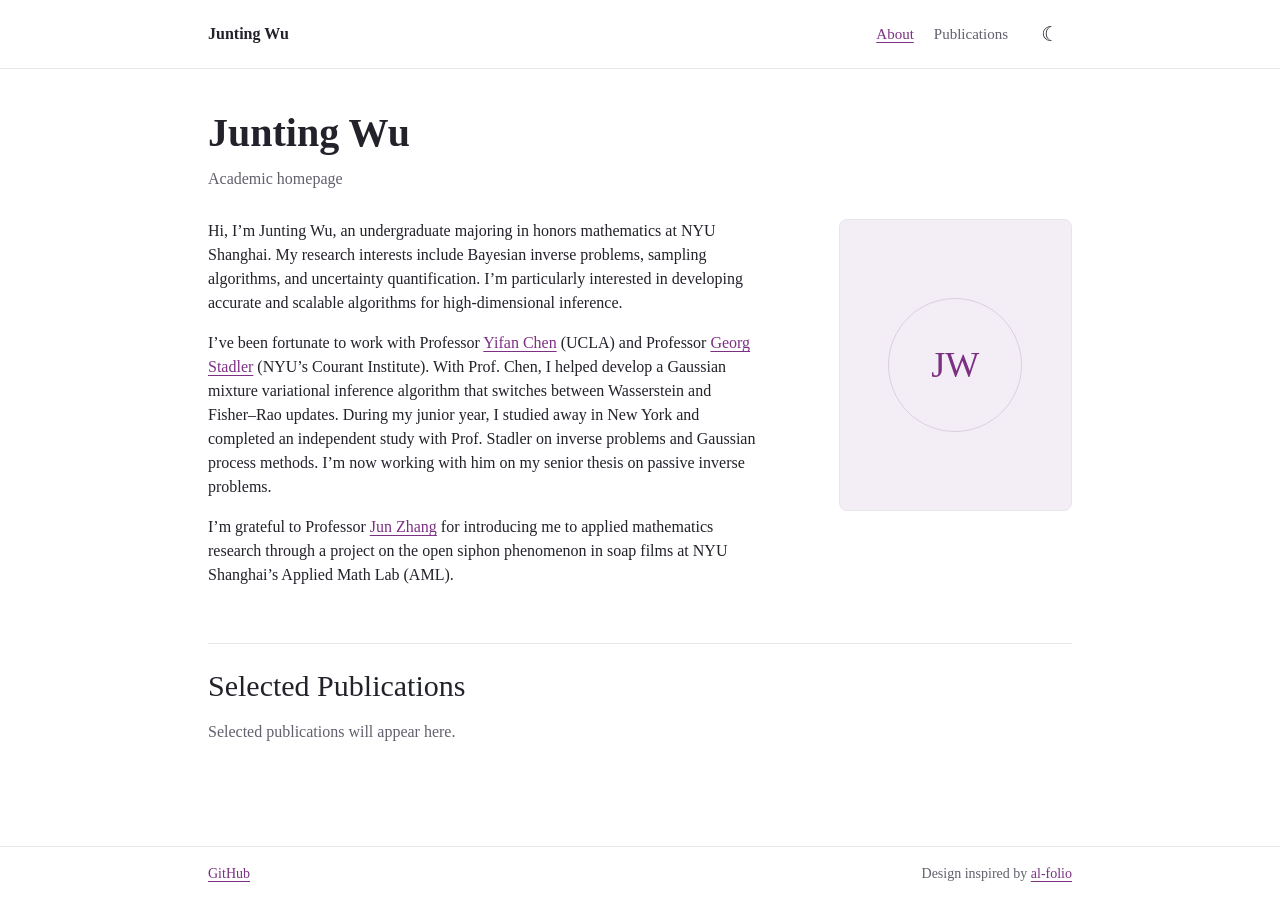
==== index.html @ 6f1ee01c "Reduce space above the homepage title" ====
<!doctype html>
<html lang="en">
<head>
  <meta charset="utf-8">
  <meta name="viewport" content="width=device-width, initial-scale=1">
  <meta name="color-scheme" content="light dark">
  <meta name="description" content="Academic homepage of Junting Wu.">
  <title>Junting Wu · Academic Homepage</title>
  <link rel="stylesheet" href="assets/styles.css">
  <script src="assets/theme.js"></script>
</head>
<body>
  <a class="skip-link" href="#main">Skip to content</a>
  <header class="site-header">
    <div class="container header-inner">
      <a class="site-name" href="./">Junting Wu</a>
      <nav class="site-nav" aria-label="Main navigation">
        <a href="./" aria-current="page">About</a>
        <a href="publications/">Publications</a>
        <button class="theme-toggle" type="button" aria-label="Dark mode" aria-pressed="false" hidden>
          <span aria-hidden="true" class="moon">☾</span>
          <span aria-hidden="true" class="sun">☀</span>
        </button>
      </nav>
    </div>
  </header>

  <main id="main" class="container home-main">
    <section class="intro" aria-labelledby="name">
      <header class="intro-heading">
        <h1 id="name">Junting Wu</h1>
        <p class="subtitle">Academic homepage</p>
      </header>

      <div class="bio">
        <p>
          Hi, I’m Junting Wu, an undergraduate majoring in honors mathematics at NYU Shanghai.
          My research interests include Bayesian inverse problems, sampling algorithms, and uncertainty quantification.
          I’m particularly interested in developing accurate and scalable algorithms for high-dimensional inference.
        </p>
        <p>
          I’ve been fortunate to work with Professor <a href="https://yifanc96.github.io/">Yifan Chen</a> (UCLA)
          and Professor <a href="https://math.nyu.edu/~stadler/">Georg Stadler</a> (NYU’s Courant Institute).
          With Prof. Chen, I helped develop a Gaussian mixture variational inference algorithm that switches between
          Wasserstein and Fisher–Rao updates. During my junior year, I studied away in New York and completed an
          independent study with Prof. Stadler on inverse problems and Gaussian process methods. I’m now working with
          him on my senior thesis on passive inverse problems.
        </p>
        <p>
          I’m grateful to Professor <a href="https://physics.nyu.edu/jz11/">Jun Zhang</a> for introducing me to
          applied mathematics research through a project on the open siphon phenomenon in soap films at NYU Shanghai’s
          Applied Math Lab (AML).
        </p>
      </div>

      <div class="profile-placeholder" aria-hidden="true">
        <span>JW</span>
      </div>
    </section>

    <section class="selected-publications" aria-labelledby="selected-publications-heading">
      <h2 id="selected-publications-heading">Selected Publications</h2>
      <p class="empty-state">Selected publications will appear here.</p>
    </section>
  </main>

  <footer class="site-footer">
    <div class="container footer-inner">
      <a href="https://github.com/Jonathanjtt">GitHub</a>
      <span>Design inspired by <a href="https://github.com/alshedivat/al-folio">al-folio</a></span>
    </div>
  </footer>
</body>
</html>
---- assets/styles.css ----
:root {
  color-scheme: light dark;
  --background: light-dark(#ffffff, #18171d);
  --text: light-dark(#23212a, #f1eef5);
  --muted: light-dark(#62606d, #b9b3c3);
  --border: light-dark(#e7e4ec, #3b3744);
  --accent: light-dark(#7c3083, #e6a6ef);
  --portrait: light-dark(#f3eef5, #292333);
  --portrait-line: light-dark(#dbcfdf, #50415c);
  font-family: Georgia, "Times New Roman", serif;
  background: var(--background);
  color: var(--text);
}

:root[data-theme="light"] { color-scheme: light; }
:root[data-theme="dark"] { color-scheme: dark; }

*, *::before, *::after { box-sizing: border-box; }

body {
  display: flex;
  flex-direction: column;
  margin: 0;
  min-height: 100vh;
  line-height: 1.5;
}

p { margin: 0 0 1rem; }

a {
  color: var(--accent);
  text-underline-offset: 0.2em;
}

:focus-visible {
  outline: 2px solid var(--accent);
  outline-offset: 4px;
}

.skip-link {
  position: absolute;
  top: 0.5rem;
  left: 1rem;
  z-index: 1;
  padding: 0.5rem 0.75rem;
  background: var(--background);
  transform: translateY(-150%);
}

.skip-link:focus { transform: translateY(0); }

.container {
  width: min(54rem, calc(100% - 3rem));
  margin-inline: auto;
}

.site-header { border-bottom: 1px solid var(--border); }

.header-inner,
.site-nav,
.footer-inner {
  display: flex;
  align-items: center;
  flex-wrap: wrap;
}

.header-inner {
  justify-content: space-between;
  gap: 0.5rem 1rem;
  padding-block: 0.75rem;
}

.site-name {
  color: var(--text);
  font-weight: 600;
  text-decoration: none;
}

.site-nav { gap: 0.25rem 1.25rem; }

.site-nav a {
  color: var(--muted);
  font-size: 0.9375rem;
  text-decoration: none;
}

.site-nav a:hover,
.site-nav a[aria-current] {
  color: var(--accent);
  text-decoration: underline;
}

.theme-toggle {
  display: grid;
  place-items: center;
  min-width: 2.75rem;
  min-height: 2.75rem;
  border: 1px solid transparent;
  border-radius: 50%;
  background: transparent;
  color: var(--text);
  font: 1.25rem/1 system-ui, sans-serif;
  cursor: pointer;
}

.theme-toggle[hidden],
.theme-toggle .sun,
.theme-toggle[aria-pressed="true"] .moon { display: none; }

.theme-toggle[aria-pressed="true"] .sun { display: block; }
.theme-toggle:hover { border-color: var(--border); }

main {
  flex: 1;
  padding-block: clamp(3rem, 8vw, 5rem) 5rem;
}

.home-main { padding-block-start: clamp(1.5rem, 4vw, 2.5rem); }

h1,
h2 {
  margin: 0;
  line-height: 1.2;
}

h1 {
  font-size: clamp(2rem, 5vw, 2.5rem);
  font-weight: 700;
}

h2 {
  font-size: clamp(1.5rem, 4vw, 1.875rem);
  font-weight: 400;
}

.subtitle {
  margin: 0.65rem 0 0;
  color: var(--muted);
}

.intro {
  display: grid;
  grid-template-columns: minmax(0, 1fr) minmax(10rem, 27%);
  align-items: start;
  column-gap: clamp(2rem, 6vw, 5rem);
}

.intro-heading { grid-column: 1 / -1; }
.bio { margin-top: 1.75rem; }

.profile-placeholder,
.profile-photo {
  margin-top: 1.75rem;
  width: 100%;
  border: 1px solid var(--border);
  border-radius: 0.5rem;
}

.profile-placeholder {
  display: grid;
  place-items: center;
  aspect-ratio: 4 / 5;
  background: var(--portrait);
}

.profile-placeholder span {
  display: grid;
  place-items: center;
  width: 58%;
  aspect-ratio: 1;
  border: 1px solid var(--portrait-line);
  border-radius: 50%;
  color: var(--accent);
  font: 2.25rem/1 Georgia, serif;
}

.profile-photo { display: block; }

.selected-publications {
  margin-top: 2.5rem;
  padding-top: 1.5rem;
  border-top: 1px solid var(--border);
}

.empty-state { margin-top: 1rem; color: var(--muted); }

.publication-list {
  margin: 1rem 0 0;
  padding: 0;
  list-style: none;
}

.publication-meta { color: var(--muted); }

.publication-list li {
  padding-block: 1.25rem;
  border-bottom: 1px solid var(--border);
}

.publication-list :is(h2, h3) {
  margin: 0 0 0.35rem;
  font: inherit;
  font-weight: 600;
}

.publication-list p { margin-bottom: 0.35rem; }

.site-footer {
  border-top: 1px solid var(--border);
  color: var(--muted);
  font-size: 0.875rem;
}

.footer-inner {
  justify-content: space-between;
  gap: 0.4rem 1.25rem;
  padding-block: 1rem;
}

@media (max-width: 37rem) {
  .container { width: calc(100% - 2rem); }
  .intro { grid-template-columns: 1fr; }
  .profile-placeholder, .profile-photo { max-width: 12rem; }
}
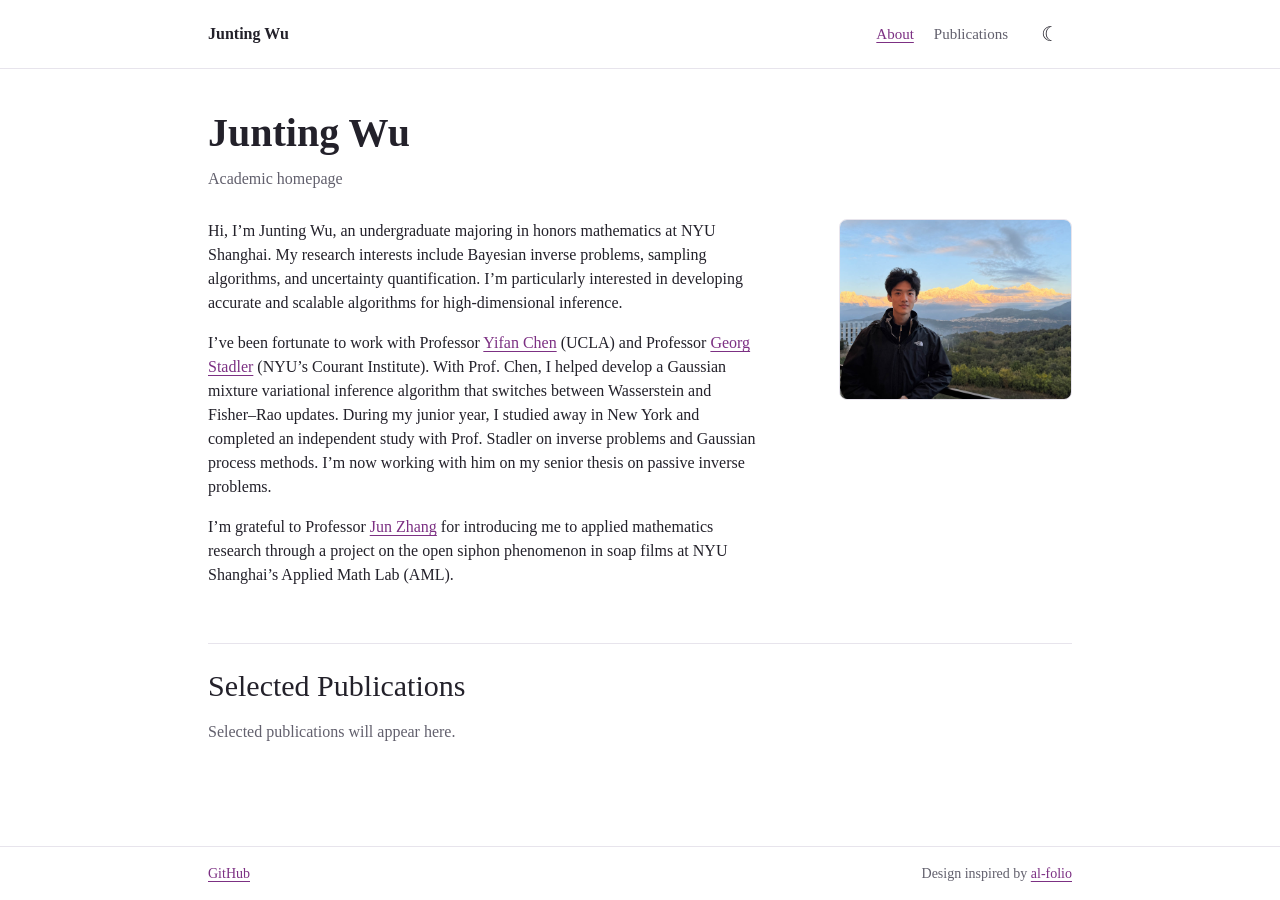
==== commit 054b8c9e: "Add a profile photo to the homepage" ====
--- a/index.html
+++ b/index.html
@@ -53,9 +53,8 @@
         </p>
       </div>
 
-      <div class="profile-placeholder" aria-hidden="true">
-        <span>JW</span>
-      </div>
+      <img class="profile-photo" src="assets/profile.jpg" width="1321" height="1019"
+        alt="Junting Wu in front of sunlit mountains">
     </section>
 
     <section class="selected-publications" aria-labelledby="selected-publications-heading">
--- a/assets/styles.css
+++ b/assets/styles.css
@@ -5,8 +5,6 @@
   --muted: light-dark(#62606d, #b9b3c3);
   --border: light-dark(#e7e4ec, #3b3744);
   --accent: light-dark(#7c3083, #e6a6ef);
-  --portrait: light-dark(#f3eef5, #292333);
-  --portrait-line: light-dark(#dbcfdf, #50415c);
   font-family: Georgia, "Times New Roman", serif;
   background: var(--background);
   color: var(--text);
@@ -148,33 +146,14 @@
 .intro-heading { grid-column: 1 / -1; }
 .bio { margin-top: 1.75rem; }
 
-.profile-placeholder,
 .profile-photo {
+  display: block;
   margin-top: 1.75rem;
   width: 100%;
+  height: auto;
   border: 1px solid var(--border);
   border-radius: 0.5rem;
 }
-
-.profile-placeholder {
-  display: grid;
-  place-items: center;
-  aspect-ratio: 4 / 5;
-  background: var(--portrait);
-}
-
-.profile-placeholder span {
-  display: grid;
-  place-items: center;
-  width: 58%;
-  aspect-ratio: 1;
-  border: 1px solid var(--portrait-line);
-  border-radius: 50%;
-  color: var(--accent);
-  font: 2.25rem/1 Georgia, serif;
-}
-
-.profile-photo { display: block; }
 
 .selected-publications {
   margin-top: 2.5rem;
@@ -220,5 +199,5 @@
 @media (max-width: 37rem) {
   .container { width: calc(100% - 2rem); }
   .intro { grid-template-columns: 1fr; }
-  .profile-placeholder, .profile-photo { max-width: 12rem; }
-}
+  .profile-photo { max-width: 12rem; }
+}
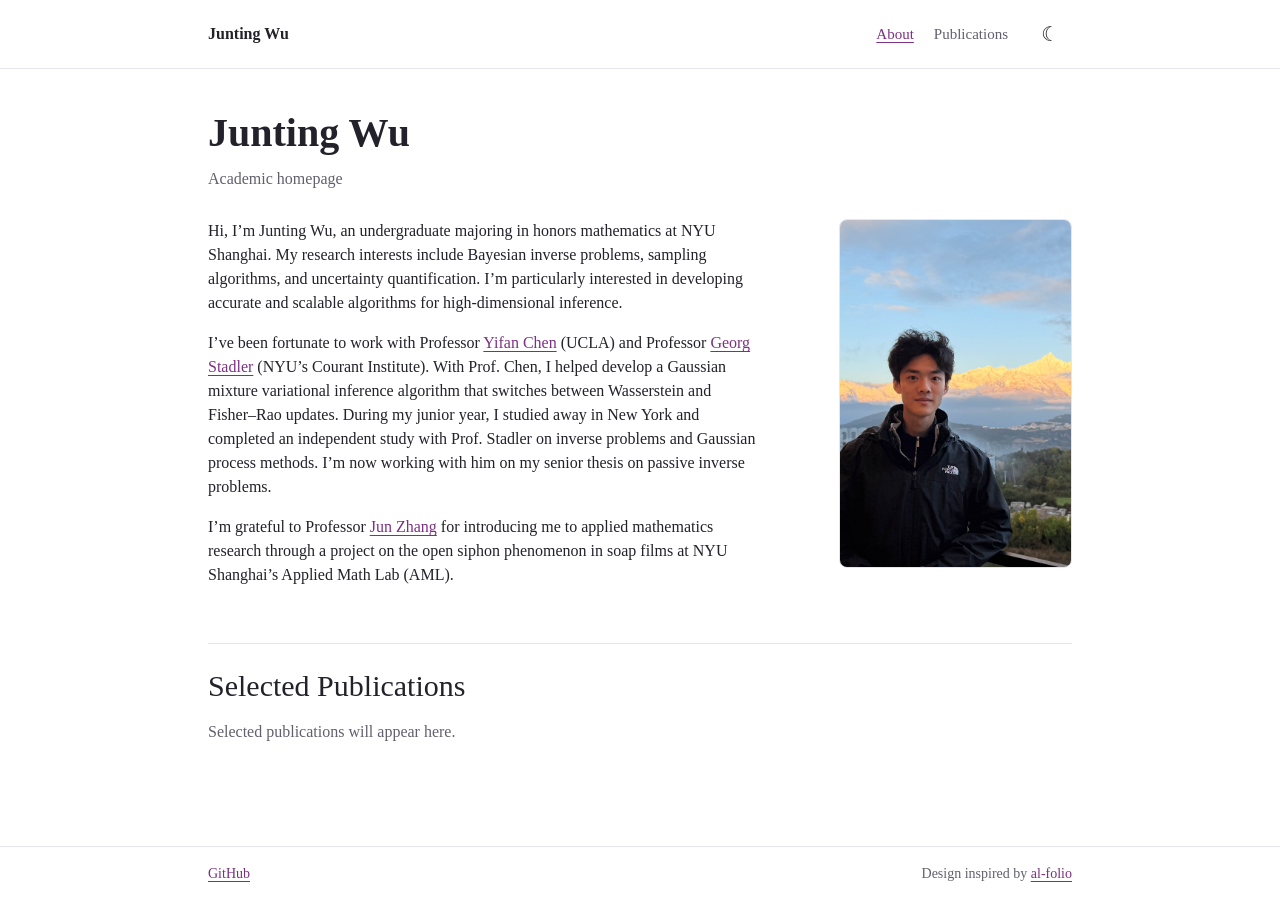
==== commit fa920a30: "Use the vertical portrait on the homepage" ====
--- a/index.html
+++ b/index.html
@@ -53,7 +53,7 @@
         </p>
       </div>
 
-      <img class="profile-photo" src="assets/profile.jpg" width="1321" height="1019"
+      <img class="profile-photo" src="assets/profile.jpg?v=a7d2e840" width="2492" height="3738"
         alt="Junting Wu in front of sunlit mountains">
     </section>
 
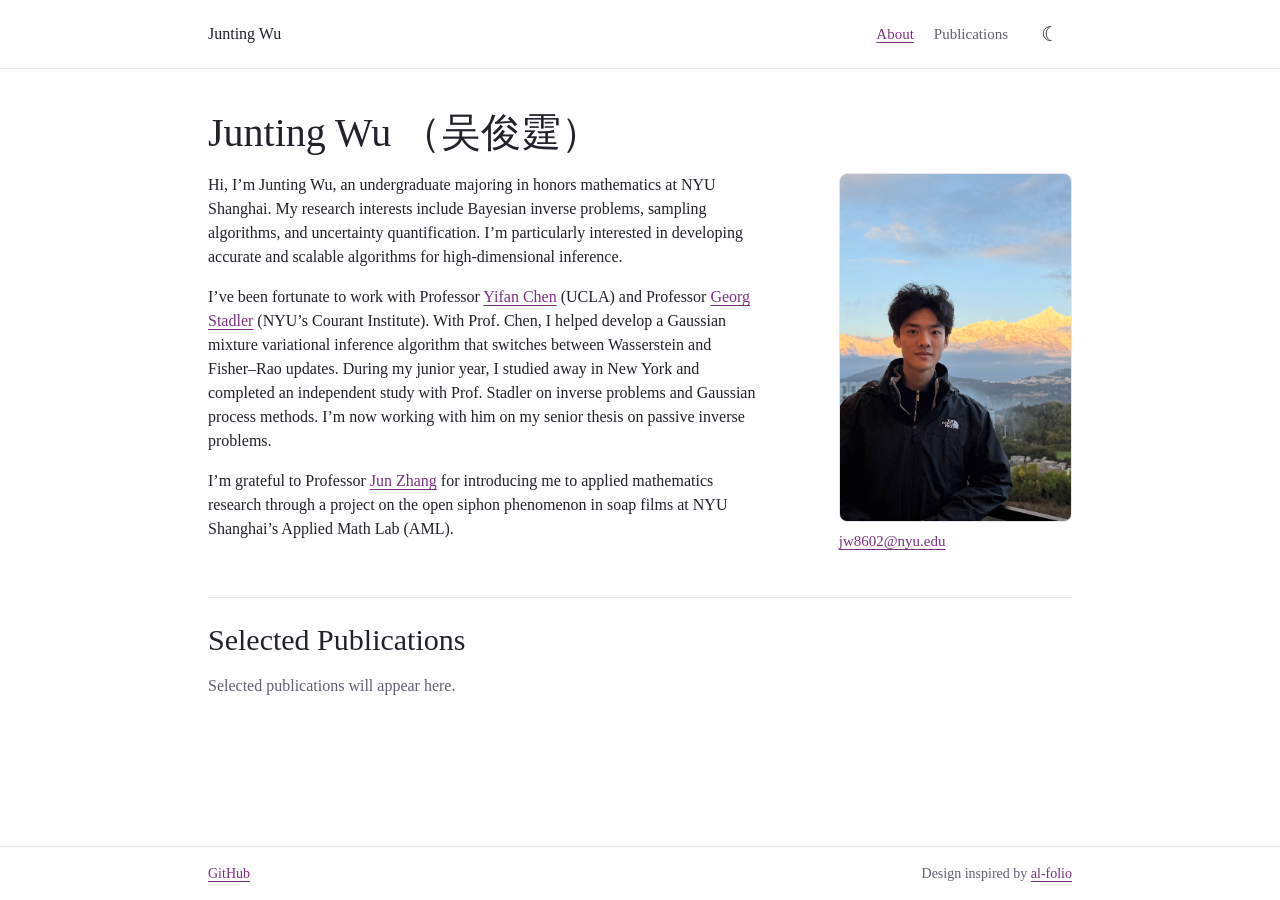
==== commit a7607510: "Refine the homepage title and add contact email" ====
--- a/index.html
+++ b/index.html
@@ -6,7 +6,7 @@
   <meta name="color-scheme" content="light dark">
   <meta name="description" content="Academic homepage of Junting Wu.">
   <title>Junting Wu · Academic Homepage</title>
-  <link rel="stylesheet" href="assets/styles.css">
+  <link rel="stylesheet" href="assets/styles.css?v=7d610e78">
   <script src="assets/theme.js"></script>
 </head>
 <body>
@@ -27,10 +27,7 @@
 
   <main id="main" class="container home-main">
     <section class="intro" aria-labelledby="name">
-      <header class="intro-heading">
-        <h1 id="name">Junting Wu</h1>
-        <p class="subtitle">Academic homepage</p>
-      </header>
+      <h1 id="name" class="intro-heading">Junting Wu <span class="name-chinese" lang="zh-Hans">（吴俊霆）</span></h1>
 
       <div class="bio">
         <p>
@@ -53,8 +50,11 @@
         </p>
       </div>
 
-      <img class="profile-photo" src="assets/profile.jpg?v=a7d2e840" width="2492" height="3738"
-        alt="Junting Wu in front of sunlit mountains">
+      <figure class="profile">
+        <img class="profile-photo" src="assets/profile.jpg?v=a7d2e840" width="2492" height="3738"
+          alt="Junting Wu in front of sunlit mountains">
+        <figcaption class="profile-contact"><a href="mailto:jw8602@nyu.edu">jw8602@nyu.edu</a></figcaption>
+      </figure>
     </section>
 
     <section class="selected-publications" aria-labelledby="selected-publications-heading">
--- a/assets/styles.css
+++ b/assets/styles.css
@@ -70,7 +70,6 @@
 
 .site-name {
   color: var(--text);
-  font-weight: 600;
   text-decoration: none;
 }
 
@@ -119,16 +118,15 @@
 h2 {
   margin: 0;
   line-height: 1.2;
+  font-weight: 400;
 }
 
 h1 {
   font-size: clamp(2rem, 5vw, 2.5rem);
-  font-weight: 700;
 }
 
 h2 {
   font-size: clamp(1.5rem, 4vw, 1.875rem);
-  font-weight: 400;
 }
 
 .subtitle {
@@ -141,20 +139,26 @@
   grid-template-columns: minmax(0, 1fr) minmax(10rem, 27%);
   align-items: start;
   column-gap: clamp(2rem, 6vw, 5rem);
+  row-gap: 1rem;
 }
 
 .intro-heading { grid-column: 1 / -1; }
-.bio { margin-top: 1.75rem; }
+.name-chinese { display: inline-block; }
+.profile { margin: 0; }
 
 .profile-photo {
   display: block;
-  margin-top: 1.75rem;
   width: 100%;
   height: auto;
   border: 1px solid var(--border);
   border-radius: 0.5rem;
 }
 
+.profile-contact {
+  margin-top: 0.5rem;
+  font-size: 0.9375rem;
+}
+
 .selected-publications {
   margin-top: 2.5rem;
   padding-top: 1.5rem;
@@ -179,7 +183,6 @@
 .publication-list :is(h2, h3) {
   margin: 0 0 0.35rem;
   font: inherit;
-  font-weight: 600;
 }
 
 .publication-list p { margin-bottom: 0.35rem; }
@@ -199,5 +202,5 @@
 @media (max-width: 37rem) {
   .container { width: calc(100% - 2rem); }
   .intro { grid-template-columns: 1fr; }
-  .profile-photo { max-width: 12rem; }
-}
+  .profile { max-width: 12rem; }
+}
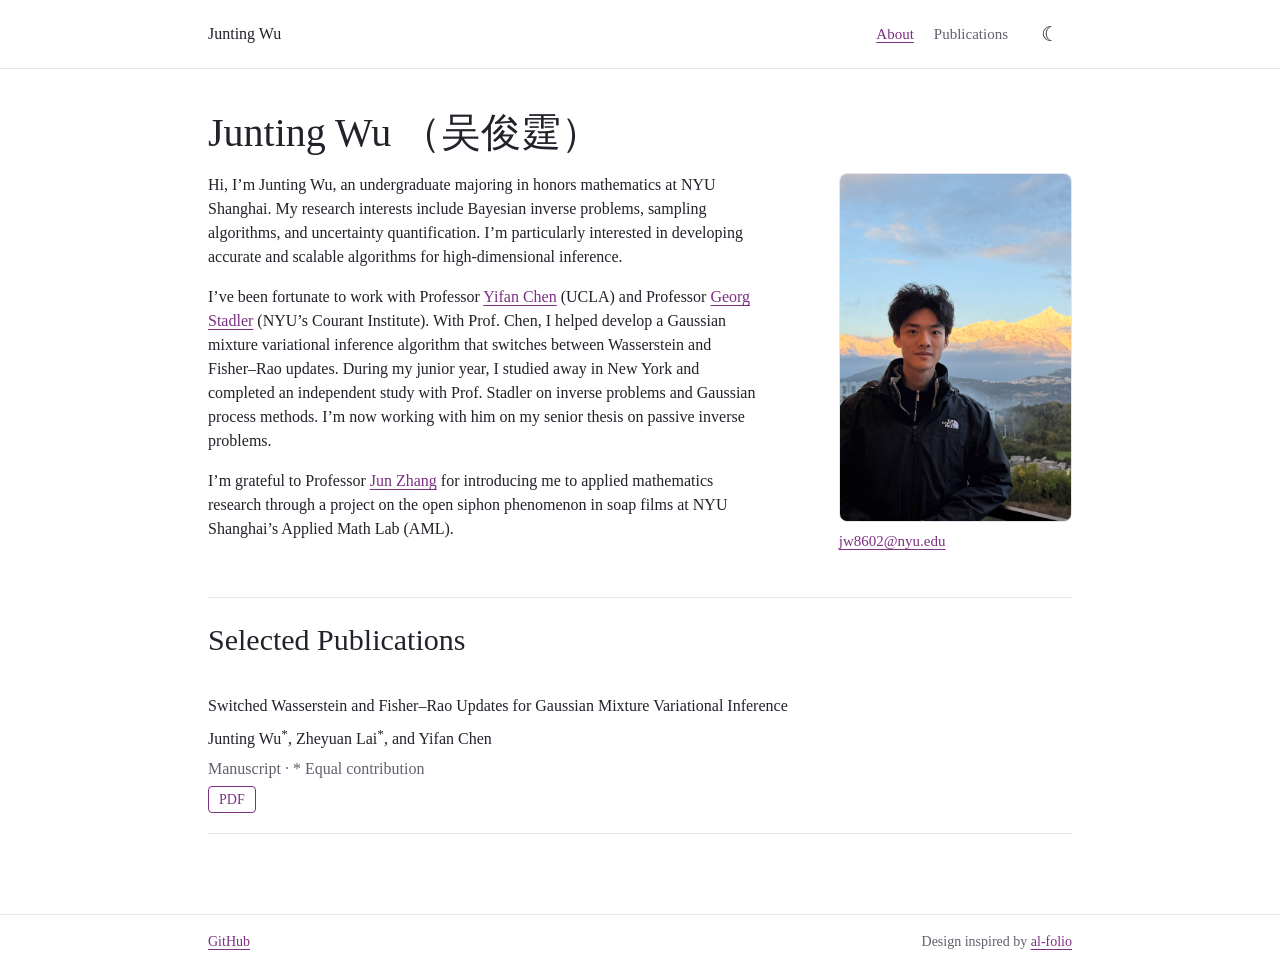
==== commit 89d087e6: "Add the Wasserstein and Fisher–Rao manuscript" ====
--- a/index.html
+++ b/index.html
@@ -6,7 +6,7 @@
   <meta name="color-scheme" content="light dark">
   <meta name="description" content="Academic homepage of Junting Wu.">
   <title>Junting Wu · Academic Homepage</title>
-  <link rel="stylesheet" href="assets/styles.css?v=7d610e78">
+  <link rel="stylesheet" href="assets/styles.css?v=b16042e9">
   <script src="assets/theme.js"></script>
 </head>
 <body>
@@ -59,7 +59,14 @@
 
     <section class="selected-publications" aria-labelledby="selected-publications-heading">
       <h2 id="selected-publications-heading">Selected Publications</h2>
-      <p class="empty-state">Selected publications will appear here.</p>
+      <ul class="publication-list" role="list">
+        <li>
+          <h3>Switched Wasserstein and Fisher–Rao Updates for Gaussian Mixture Variational Inference</h3>
+          <p>Junting Wu<sup>*</sup>, Zheyuan Lai<sup>*</sup>, and Yifan Chen</p>
+          <p class="publication-meta">Manuscript · * Equal contribution</p>
+          <a class="publication-link" href="https://drive.google.com/file/d/1iWPQ3n7-7OpHI63o53MaiFKLPVLRktnM/view?usp=sharing">PDF</a>
+        </li>
+      </ul>
     </section>
   </main>
 
--- a/assets/styles.css
+++ b/assets/styles.css
@@ -129,11 +129,6 @@
   font-size: clamp(1.5rem, 4vw, 1.875rem);
 }
 
-.subtitle {
-  margin: 0.65rem 0 0;
-  color: var(--muted);
-}
-
 .intro {
   display: grid;
   grid-template-columns: minmax(0, 1fr) minmax(10rem, 27%);
@@ -165,8 +160,6 @@
   border-top: 1px solid var(--border);
 }
 
-.empty-state { margin-top: 1rem; color: var(--muted); }
-
 .publication-list {
   margin: 1rem 0 0;
   padding: 0;
@@ -187,6 +180,17 @@
 
 .publication-list p { margin-bottom: 0.35rem; }
 
+.publication-link {
+  display: inline-block;
+  padding: 0.125rem 0.625rem;
+  border: 1px solid currentColor;
+  border-radius: 0.25rem;
+  font-size: 0.875rem;
+  text-decoration: none;
+}
+
+.publication-link:hover { text-decoration: underline; }
+
 .site-footer {
   border-top: 1px solid var(--border);
   color: var(--muted);
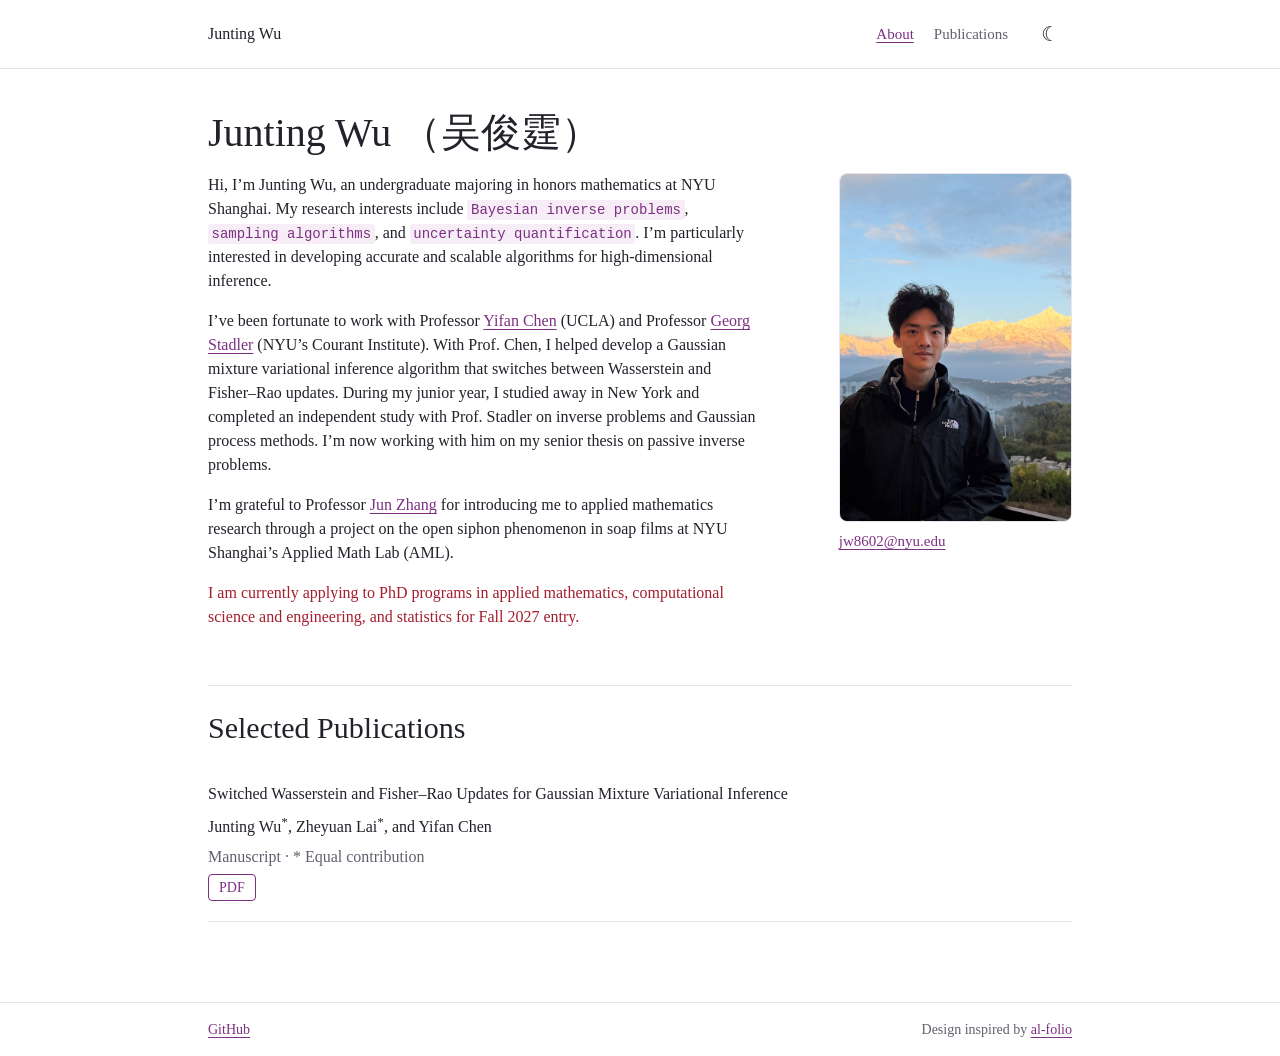
==== commit 99a49492: "Highlight research interests and PhD application plans" ====
--- a/index.html
+++ b/index.html
@@ -6,7 +6,7 @@
   <meta name="color-scheme" content="light dark">
   <meta name="description" content="Academic homepage of Junting Wu.">
   <title>Junting Wu · Academic Homepage</title>
-  <link rel="stylesheet" href="assets/styles.css?v=b16042e9">
+  <link rel="stylesheet" href="assets/styles.css?v=9d8bc1c2">
   <script src="assets/theme.js"></script>
 </head>
 <body>
@@ -32,7 +32,8 @@
       <div class="bio">
         <p>
           Hi, I’m Junting Wu, an undergraduate majoring in honors mathematics at NYU Shanghai.
-          My research interests include Bayesian inverse problems, sampling algorithms, and uncertainty quantification.
+          My research interests include <code>Bayesian inverse problems</code>, <code>sampling algorithms</code>,
+          and <code>uncertainty quantification</code>.
           I’m particularly interested in developing accurate and scalable algorithms for high-dimensional inference.
         </p>
         <p>
@@ -47,6 +48,10 @@
           I’m grateful to Professor <a href="https://physics.nyu.edu/jz11/">Jun Zhang</a> for introducing me to
           applied mathematics research through a project on the open siphon phenomenon in soap films at NYU Shanghai’s
           Applied Math Lab (AML).
+        </p>
+        <p class="application-note">
+          I am currently applying to PhD programs in applied mathematics, computational science and engineering,
+          and statistics for Fall 2027 entry.
         </p>
       </div>
 
--- a/assets/styles.css
+++ b/assets/styles.css
@@ -139,6 +139,18 @@
 
 .intro-heading { grid-column: 1 / -1; }
 .name-chinese { display: inline-block; }
+
+.bio code {
+  padding: 0.125em 0.25em;
+  border-radius: 0.1875rem;
+  background: light-dark(#f6edf6, #322638);
+  color: var(--accent);
+  font-family: ui-monospace, SFMono-Regular, Consolas, monospace;
+  font-size: 0.875em;
+}
+
+.application-note { color: light-dark(#a51e2d, #ff9aa3); }
+
 .profile { margin: 0; }
 
 .profile-photo {
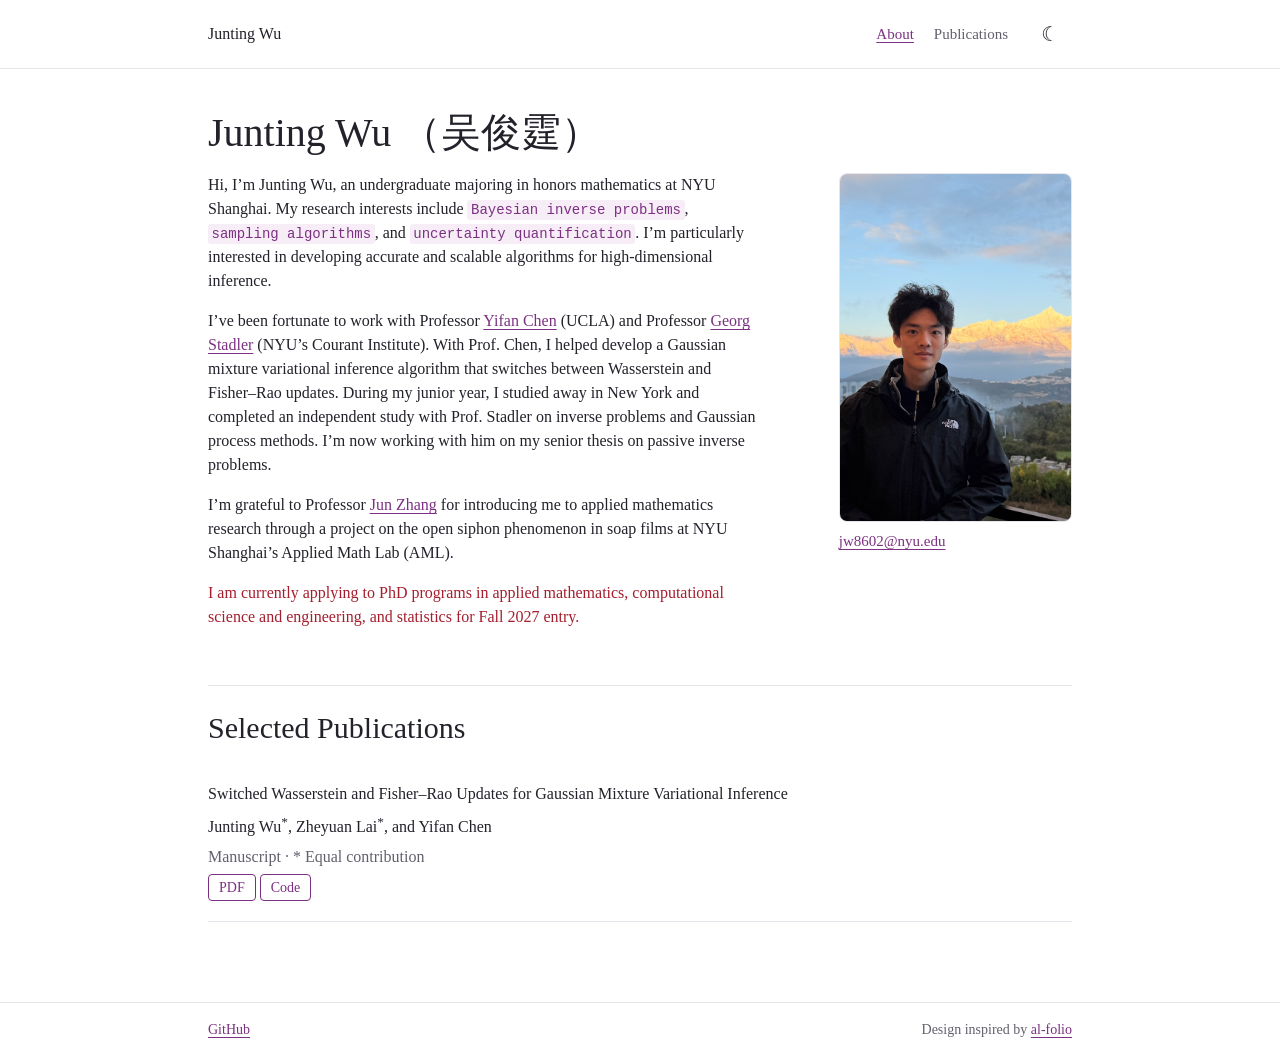
==== commit 6e468ec2: "Link the WFR code from both publication lists" ====
--- a/index.html
+++ b/index.html
@@ -4,8 +4,9 @@
   <meta charset="utf-8">
   <meta name="viewport" content="width=device-width, initial-scale=1">
   <meta name="color-scheme" content="light dark">
-  <meta name="description" content="Academic homepage of Junting Wu.">
-  <title>Junting Wu · Academic Homepage</title>
+  <meta name="description" content="Junting Wu studies honors mathematics at NYU Shanghai (NYUSH) and researches Bayesian inverse problems, sampling algorithms, and uncertainty quantification.">
+  <title>Junting Wu (吴俊霆) | NYU Shanghai</title>
+  <link rel="canonical" href="https://jonathanjtt.github.io/">
   <link rel="stylesheet" href="assets/styles.css?v=9d8bc1c2">
   <script src="assets/theme.js"></script>
 </head>
@@ -70,6 +71,7 @@
           <p>Junting Wu<sup>*</sup>, Zheyuan Lai<sup>*</sup>, and Yifan Chen</p>
           <p class="publication-meta">Manuscript · * Equal contribution</p>
           <a class="publication-link" href="https://drive.google.com/file/d/1iWPQ3n7-7OpHI63o53MaiFKLPVLRktnM/view?usp=sharing">PDF</a>
+          <a class="publication-link" href="https://github.com/Jonathanjtt/WFR">Code</a>
         </li>
       </ul>
     </section>
